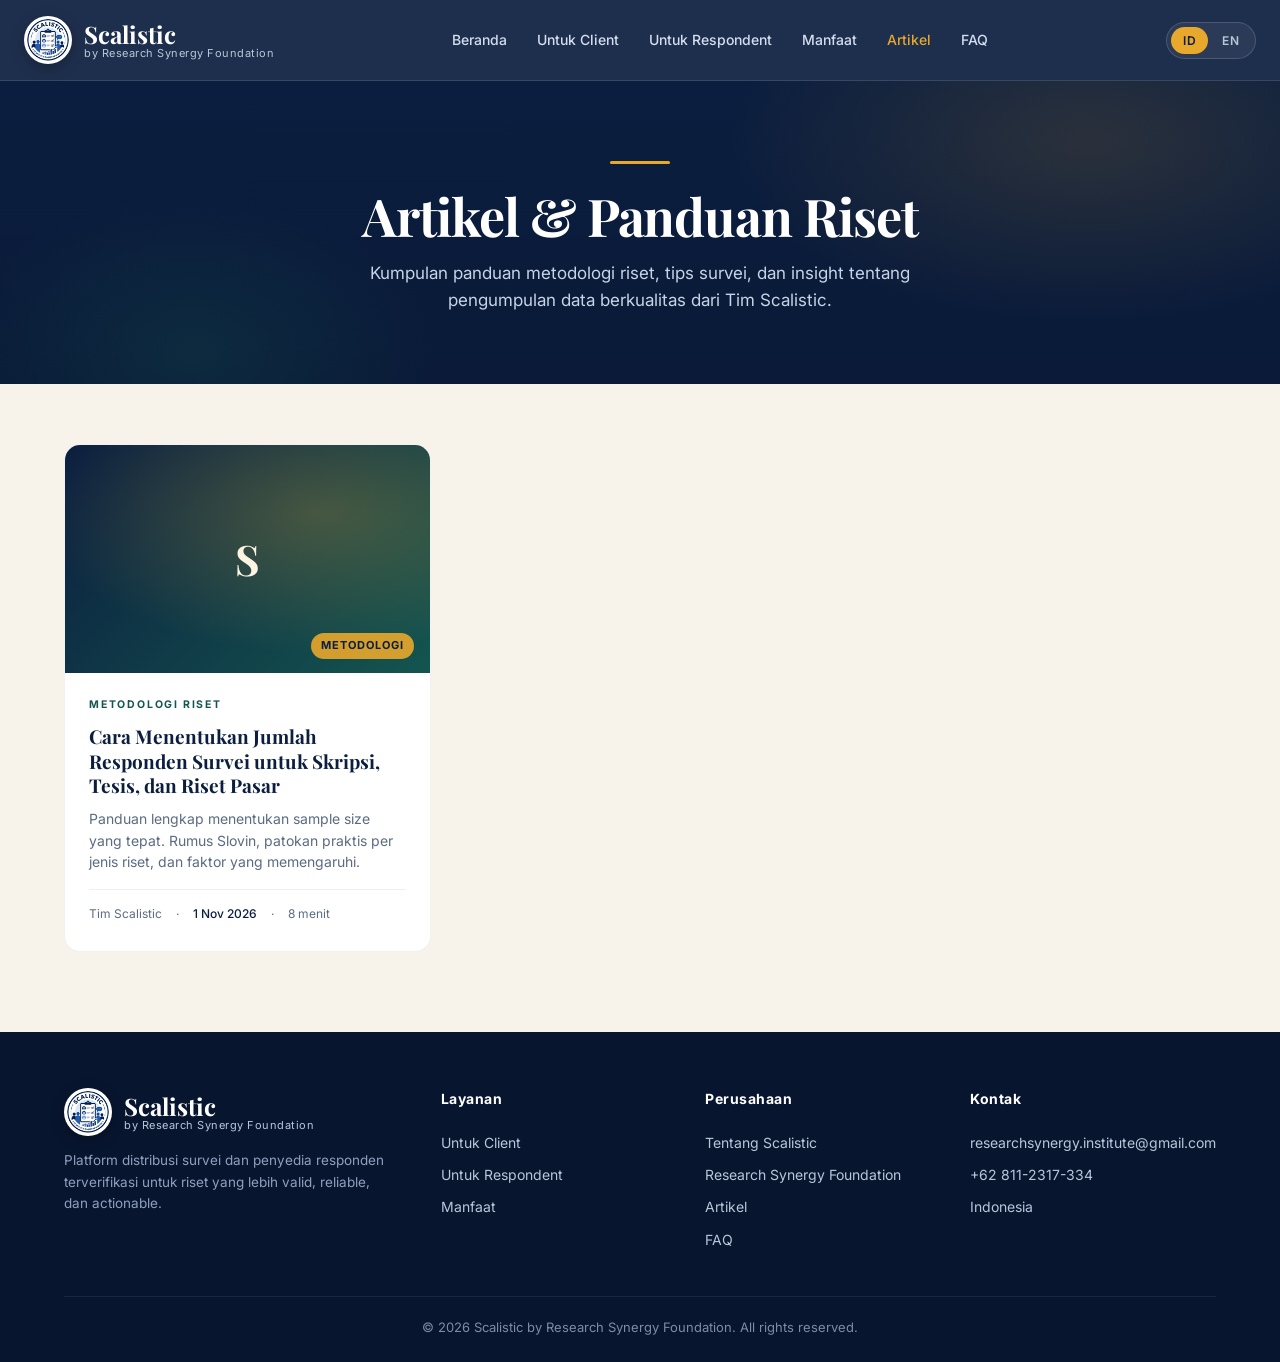
==== artikel/index.html @ 22525a0a "Add article infrastructure and llms.txt for SEO/GEO New content: - /artikel/ folder for blog/article" ====
<!DOCTYPE html>
<html lang="id">
<head>
<meta charset="UTF-8">
<meta name="viewport" content="width=device-width, initial-scale=1.0">
<title>Artikel & Panduan Riset Survei | Scalistic</title>
<meta name="description" content="Kumpulan panduan metodologi riset, tips survei, dan insight tentang distribusi survei serta pengumpulan data berkualitas dari Tim Scalistic.">
<meta name="keywords" content="artikel riset survei, panduan survei, metodologi penelitian, sample size, Scalistic blog">
<meta name="author" content="Tim Scalistic">
<meta name="robots" content="index, follow, max-image-preview:large">
<meta name="theme-color" content="#0B1E3F">
<link rel="canonical" href="https://scalistic.com/artikel/">
<link rel="icon" type="image/jpeg" href="../logo.jpg">
<link rel="apple-touch-icon" href="../logo.jpg">

<meta property="og:type" content="website">
<meta property="og:site_name" content="Scalistic">
<meta property="og:url" content="https://scalistic.com/artikel/">
<meta property="og:title" content="Artikel & Panduan Riset Survei | Scalistic">
<meta property="og:description" content="Kumpulan panduan metodologi riset, tips survei, dan insight dari Tim Scalistic.">
<meta property="og:image" content="https://scalistic.com/logo.jpg">
<meta property="og:locale" content="id_ID">

<meta name="twitter:card" content="summary_large_image">
<meta name="twitter:title" content="Artikel & Panduan Riset Survei | Scalistic">
<meta name="twitter:description" content="Kumpulan panduan metodologi riset dan tips survei dari Tim Scalistic.">
<meta name="twitter:image" content="https://scalistic.com/logo.jpg">

<link rel="preconnect" href="https://fonts.googleapis.com">
<link rel="preconnect" href="https://fonts.gstatic.com" crossorigin>
<link href="https://fonts.googleapis.com/css2?family=Playfair+Display:wght@600;700;800&family=Inter:wght@300;400;500;600;700&display=swap" rel="stylesheet">

<script type="application/ld+json">
{
  "@context": "https://schema.org",
  "@type": "Blog",
  "name": "Scalistic Articles",
  "description": "Panduan metodologi riset, tips survei, dan insight dari Tim Scalistic.",
  "url": "https://scalistic.com/artikel/",
  "publisher": {
    "@type": "Organization",
    "name": "Scalistic",
    "logo": {"@type":"ImageObject","url":"https://scalistic.com/logo.jpg"}
  },
  "blogPost": [
    {
      "@type": "BlogPosting",
      "headline": "Cara Menentukan Jumlah Responden Survei untuk Skripsi, Tesis, dan Riset Pasar",
      "url": "https://scalistic.com/artikel/cara-menentukan-jumlah-responden-survei.html",
      "datePublished": "2026-11-01T08:00:00+07:00",
      "author": {"@type":"Organization","name":"Tim Scalistic"}
    }
  ]
}
</script>

<script type="application/ld+json">
{
  "@context": "https://schema.org",
  "@type": "BreadcrumbList",
  "itemListElement": [
    {"@type":"ListItem","position":1,"name":"Beranda","item":"https://scalistic.com/"},
    {"@type":"ListItem","position":2,"name":"Artikel","item":"https://scalistic.com/artikel/"}
  ]
}
</script>

<style>
  :root{
    --navy:#0B1E3F; --navy-2:#0A1A38; --navy-3:#122A55;
    --gold:#E8A82C; --gold-2:#D9970E;
    --teal:#14554F; --teal-2:#1A6B62;
    --cream:#F7F3EA; --cream-2:#EFE9DA;
    --ink:#1B2A3F; --muted:#5B6B82;
    --line:rgba(255,255,255,.12);
  }
  *{box-sizing:border-box;margin:0;padding:0}
  html{scroll-behavior:smooth}
  body{font-family:'Inter',system-ui,-apple-system,sans-serif;color:var(--ink);background:var(--cream);line-height:1.6;-webkit-font-smoothing:antialiased;overflow-x:hidden}
  h1,h2,h3,h4{font-family:'Playfair Display',Georgia,serif;font-weight:700;line-height:1.15;color:var(--navy)}
  a{color:inherit;text-decoration:none}
  img{max-width:100%;display:block}
  .container{max-width:1200px;margin:0 auto;padding:0 24px}

  .nav{position:sticky;top:0;z-index:50;background:rgba(11,30,63,.92);backdrop-filter:blur(12px);border-bottom:1px solid var(--line)}
  .nav-inner{display:flex;align-items:center;justify-content:space-between;padding:16px 24px;max-width:1280px;margin:0 auto}
  .brand{display:flex;align-items:center;gap:12px;color:#fff}
  .brand-mark{width:48px;height:48px;border-radius:50%;background:#fff;object-fit:contain;padding:3px;box-shadow:0 4px 14px rgba(0,0,0,.25);flex-shrink:0}
  .brand-text{line-height:1.1}
  .brand-text .big{font-family:'Playfair Display',serif;font-size:24px;font-weight:700;color:#fff}
  .brand-text .sub{font-size:11px;color:#B9C6DA;letter-spacing:.5px}
  .nav-links{display:flex;gap:30px;list-style:none}
  .nav-links a{color:#D5DEEF;font-size:14px;font-weight:500;transition:.2s}
  .nav-links a:hover{color:var(--gold)}
  .nav-links a.active{color:var(--gold)}
  .lang-switch{display:inline-flex;align-items:center;gap:2px;background:rgba(255,255,255,.06);border:1px solid rgba(255,255,255,.15);padding:4px;border-radius:99px}
  .lang-btn{background:none;border:none;color:#B9C6DA;font-size:12px;font-weight:600;letter-spacing:.5px;padding:6px 12px;border-radius:99px;cursor:pointer;transition:.2s;font-family:'Inter',sans-serif}
  .lang-btn:hover{color:#fff}
  .lang-btn.active{background:var(--gold);color:var(--navy)}
  .menu-toggle{display:none;background:none;border:none;color:#fff;font-size:22px;cursor:pointer}

  .list-hero{background:linear-gradient(180deg,#0B1E3F 0%,#0A1A38 100%);color:#fff;padding:80px 0 70px;position:relative;overflow:hidden;text-align:center}
  .list-hero::before{content:"";position:absolute;inset:0;background:radial-gradient(600px 300px at 85% 20%,rgba(232,168,44,.14),transparent 60%),radial-gradient(400px 260px at 15% 90%,rgba(20,85,79,.28),transparent 60%);pointer-events:none}
  .list-hero > *{position:relative;z-index:1}
  .list-hero .divider{width:60px;height:3px;background:var(--gold);border-radius:2px;margin:0 auto 22px}
  .list-hero h1{font-size:clamp(32px,5vw,52px);color:#fff;letter-spacing:-.02em;margin-bottom:14px}
  .list-hero p{font-size:17px;color:#C7D3E6;max-width:620px;margin:0 auto}

  .list-main{padding:60px 0 80px}
  .list-grid{display:grid;grid-template-columns:repeat(3,1fr);gap:26px}
  .list-card{background:#fff;border-radius:16px;overflow:hidden;border:1px solid rgba(11,30,63,.06);transition:.3s;display:flex;flex-direction:column}
  .list-card:hover{transform:translateY(-6px);box-shadow:0 20px 42px rgba(11,30,63,.1);border-color:var(--gold)}
  .list-card-img{width:100%;aspect-ratio:16/10;background:linear-gradient(135deg,var(--navy),var(--teal));position:relative;display:flex;align-items:center;justify-content:center;color:#fff;font-family:'Playfair Display',serif;font-size:42px;font-weight:700}
  .list-card-img::after{content:"";position:absolute;inset:0;background:radial-gradient(400px 200px at 70% 30%,rgba(232,168,44,.25),transparent 70%)}
  .list-card-body{padding:24px 24px 28px;display:flex;flex-direction:column;flex-grow:1}
  .list-cat{font-size:10.5px;letter-spacing:1.8px;color:var(--teal);text-transform:uppercase;font-weight:700;margin-bottom:10px;display:block}
  .list-card h2{font-size:19px;color:var(--navy);margin-bottom:10px;line-height:1.3}
  .list-card p{color:var(--muted);font-size:14px;line-height:1.55;flex-grow:1;margin-bottom:16px}
  .list-card-meta{display:flex;gap:14px;align-items:center;font-size:12px;color:var(--muted);padding-top:14px;border-top:1px solid rgba(11,30,63,.07)}
  .list-card-meta time{color:var(--navy);font-weight:500}

  .list-empty{text-align:center;padding:40px;color:var(--muted);grid-column:1/-1;background:#fff;border-radius:14px;border:1px dashed rgba(11,30,63,.15)}

  footer{background:#08152F;color:#B9C6DA;padding:56px 0 24px}
  .foot-grid{display:grid;grid-template-columns:1.5fr 1fr 1fr 1fr;gap:40px;margin-bottom:40px}
  footer h5{font-family:'Inter',sans-serif;color:#fff;font-size:14px;font-weight:700;margin-bottom:16px;letter-spacing:.5px}
  footer ul{list-style:none}
  footer li{padding:5px 0;font-size:14px}
  footer a:hover{color:var(--gold)}
  .foot-brand p{font-size:13.5px;color:#8FA0BE;margin-top:14px;max-width:320px}
  .copy{border-top:1px solid rgba(255,255,255,.08);padding-top:20px;text-align:center;font-size:13px;color:#7B8CA8}

  @media (max-width:960px){
    .nav-links{display:none}
    .menu-toggle{display:block}
    .list-grid{grid-template-columns:1fr 1fr}
    .foot-grid{grid-template-columns:1fr 1fr;gap:28px}
  }
  @media (max-width:600px){
    .list-grid{grid-template-columns:1fr}
    .foot-grid{grid-template-columns:1fr}
    .brand-text .sub{display:none}
  }
</style>
</head>
<body>

<nav class="nav">
  <div class="nav-inner">
    <a href="../" class="brand">
      <img src="../logo.jpg" alt="Scalistic logo" class="brand-mark">
      <div class="brand-text">
        <div class="big">Scalistic</div>
        <div class="sub">by Research Synergy Foundation</div>
      </div>
    </a>
    <ul class="nav-links">
      <li><a href="../#beranda">Beranda</a></li>
      <li><a href="../#client">Untuk Client</a></li>
      <li><a href="../#respondent">Untuk Respondent</a></li>
      <li><a href="../#manfaat">Manfaat</a></li>
      <li><a href="./" class="active">Artikel</a></li>
      <li><a href="../#faq">FAQ</a></li>
    </ul>
    <div class="lang-switch" role="group" aria-label="Language switcher">
      <button class="lang-btn active" data-lang="id" type="button">ID</button>
      <button class="lang-btn" data-lang="en" type="button">EN</button>
    </div>
    <button class="menu-toggle" aria-label="Menu">☰</button>
  </div>
</nav>

<header class="list-hero">
  <div class="container">
    <div class="divider"></div>
    <h1>Artikel & Panduan Riset</h1>
    <p>Kumpulan panduan metodologi riset, tips survei, dan insight tentang pengumpulan data berkualitas dari Tim Scalistic.</p>
  </div>
</header>

<main class="list-main">
  <div class="container">
    <div class="list-grid">

      <a href="cara-menentukan-jumlah-responden-survei.html" class="list-card">
        <div class="list-card-img">S<span style="position:absolute;bottom:14px;right:16px;font-size:11px;font-family:Inter,sans-serif;background:rgba(232,168,44,.9);color:var(--navy);padding:4px 10px;border-radius:99px;letter-spacing:1px;font-weight:700;z-index:1">METODOLOGI</span></div>
        <div class="list-card-body">
          <span class="list-cat">Metodologi Riset</span>
          <h2>Cara Menentukan Jumlah Responden Survei untuk Skripsi, Tesis, dan Riset Pasar</h2>
          <p>Panduan lengkap menentukan sample size yang tepat. Rumus Slovin, patokan praktis per jenis riset, dan faktor yang memengaruhi.</p>
          <div class="list-card-meta">
            <span>Tim Scalistic</span>
            <span>·</span>
            <time datetime="2026-11-01">1 Nov 2026</time>
            <span>·</span>
            <span>8 menit</span>
          </div>
        </div>
      </a>

      <!-- Tambah card baru di sini untuk artikel berikutnya -->

    </div>
  </div>
</main>

<footer>
  <div class="container">
    <div class="foot-grid">
      <div class="foot-brand">
        <div class="brand" style="margin-bottom:8px">
          <img src="../logo.jpg" alt="Scalistic logo" class="brand-mark">
          <div class="brand-text">
            <div class="big">Scalistic</div>
            <div class="sub">by Research Synergy Foundation</div>
          </div>
        </div>
        <p>Platform distribusi survei dan penyedia responden terverifikasi untuk riset yang lebih valid, reliable, dan actionable.</p>
      </div>
      <div>
        <h5>Layanan</h5>
        <ul>
          <li><a href="../#client">Untuk Client</a></li>
          <li><a href="../#respondent">Untuk Respondent</a></li>
          <li><a href="../#manfaat">Manfaat</a></li>
        </ul>
      </div>
      <div>
        <h5>Perusahaan</h5>
        <ul>
          <li><a href="../#beranda">Tentang Scalistic</a></li>
          <li><a href="https://www.researchsynergy.org" target="_blank" rel="noopener">Research Synergy Foundation</a></li>
          <li><a href="./">Artikel</a></li>
          <li><a href="../#faq">FAQ</a></li>
        </ul>
      </div>
      <div>
        <h5>Kontak</h5>
        <ul>
          <li><a href="mailto:researchsynergy.institute@gmail.com">researchsynergy.institute@gmail.com</a></li>
          <li><a href="https://wa.me/628112317334" target="_blank" rel="noopener">+62 811-2317-334</a></li>
          <li>Indonesia</li>
        </ul>
      </div>
    </div>
    <div class="copy">© 2026 Scalistic by Research Synergy Foundation. All rights reserved.</div>
  </div>
</footer>

<script>
  (function(){
    const dict = {
      "Beranda":"Home","Untuk Client":"For Clients","Untuk Respondent":"For Respondents","Manfaat":"Benefits","Artikel":"Articles",
      "Layanan":"Services","Perusahaan":"Company","Kontak":"Contact","Tentang Scalistic":"About Scalistic",
      "Platform distribusi survei dan penyedia responden terverifikasi untuk riset yang lebih valid, reliable, dan actionable.":"Survey distribution platform and verified respondent provider for research that is more valid, reliable, and actionable.",
      "Artikel & Panduan Riset":"Articles & Research Guides",
      "Kumpulan panduan metodologi riset, tips survei, dan insight tentang pengumpulan data berkualitas dari Tim Scalistic.":"A collection of research methodology guides, survey tips, and insights on quality data collection from the Scalistic Team.",
      "Metodologi Riset":"Research Methodology","Tim Scalistic":"Scalistic Team","8 menit":"8 min read"
    };
    const walker = document.createTreeWalker(document.body, NodeFilter.SHOW_TEXT, null);
    const nodes = []; let n;
    while(n = walker.nextNode()){
      const t = n.textContent.trim();
      if(t) nodes.push({node:n, orig:n.textContent, trim:t});
    }
    function applyLang(lang){
      document.documentElement.lang = lang;
      nodes.forEach(({node, orig, trim}) => {
        if(lang === 'en' && dict[trim]){ node.textContent = orig.replace(trim, dict[trim]); }
        else { node.textContent = orig; }
      });
      document.querySelectorAll('.lang-btn').forEach(b => b.classList.toggle('active', b.dataset.lang === lang));
      try { localStorage.setItem('scalistic-lang', lang); } catch(e){}
    }
    document.querySelectorAll('.lang-btn').forEach(btn => btn.addEventListener('click', () => applyLang(btn.dataset.lang)));
    let saved = 'id';
    try { saved = localStorage.getItem('scalistic-lang') || 'id'; } catch(e){}
    if(saved === 'en') applyLang('en');
  })();
</script>

</body>
</html>
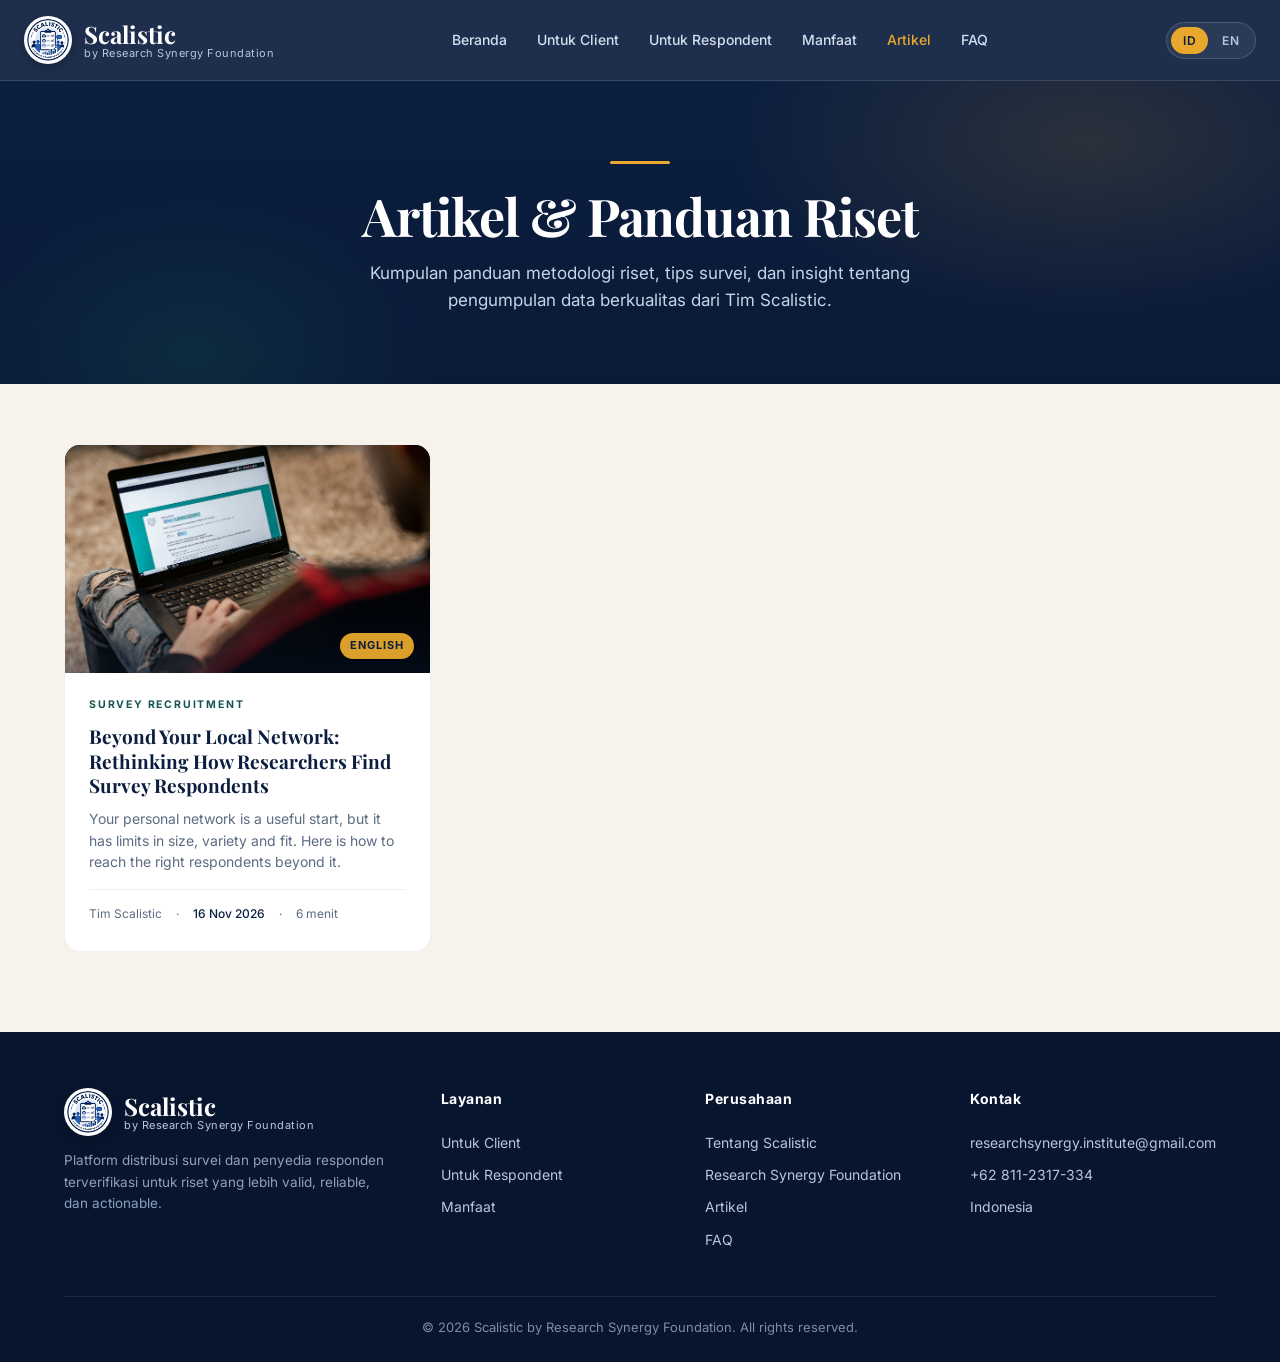
==== commit 8a539731: "Replace first article with "Beyond Your Local Network" (EN) - Remove the Slovin sample size article " ====
--- a/artikel/index.html
+++ b/artikel/index.html
@@ -45,9 +45,11 @@
   "blogPost": [
     {
       "@type": "BlogPosting",
-      "headline": "Cara Menentukan Jumlah Responden Survei untuk Skripsi, Tesis, dan Riset Pasar",
-      "url": "https://scalistic.com/artikel/cara-menentukan-jumlah-responden-survei.html",
-      "datePublished": "2026-11-01T08:00:00+07:00",
+      "headline": "Beyond Your Local Network: Rethinking How Researchers Find Survey Respondents",
+      "url": "https://scalistic.com/artikel/find-survey-respondents-beyond-your-network.html",
+      "image": "https://scalistic.com/artikel/img/researcher-laptop.jpg",
+      "inLanguage": "en",
+      "datePublished": "2026-11-16T08:00:00+07:00",
       "author": {"@type":"Organization","name":"Tim Scalistic"}
     }
   ]
@@ -112,6 +114,9 @@
   .list-card:hover{transform:translateY(-6px);box-shadow:0 20px 42px rgba(11,30,63,.1);border-color:var(--gold)}
   .list-card-img{width:100%;aspect-ratio:16/10;background:linear-gradient(135deg,var(--navy),var(--teal));position:relative;display:flex;align-items:center;justify-content:center;color:#fff;font-family:'Playfair Display',serif;font-size:42px;font-weight:700}
   .list-card-img::after{content:"";position:absolute;inset:0;background:radial-gradient(400px 200px at 70% 30%,rgba(232,168,44,.25),transparent 70%)}
+  .list-card-img img{position:absolute;inset:0;width:100%;height:100%;object-fit:cover}
+  .list-card-img:has(img)::after{background:linear-gradient(180deg,transparent 55%,rgba(11,30,63,.35))}
+  .list-tag{position:absolute;bottom:14px;right:16px;font-size:11px;font-family:Inter,sans-serif;background:rgba(232,168,44,.95);color:var(--navy);padding:4px 10px;border-radius:99px;letter-spacing:1px;font-weight:700;z-index:1}
   .list-card-body{padding:24px 24px 28px;display:flex;flex-direction:column;flex-grow:1}
   .list-cat{font-size:10.5px;letter-spacing:1.8px;color:var(--teal);text-transform:uppercase;font-weight:700;margin-bottom:10px;display:block}
   .list-card h2{font-size:19px;color:var(--navy);margin-bottom:10px;line-height:1.3}
@@ -182,18 +187,18 @@
   <div class="container">
     <div class="list-grid">
 
-      <a href="cara-menentukan-jumlah-responden-survei.html" class="list-card">
-        <div class="list-card-img">S<span style="position:absolute;bottom:14px;right:16px;font-size:11px;font-family:Inter,sans-serif;background:rgba(232,168,44,.9);color:var(--navy);padding:4px 10px;border-radius:99px;letter-spacing:1px;font-weight:700;z-index:1">METODOLOGI</span></div>
+      <a href="find-survey-respondents-beyond-your-network.html" class="list-card">
+        <div class="list-card-img"><img src="img/researcher-laptop.jpg" alt="A researcher filling in an online survey questionnaire on a laptop" width="1600" height="1067" loading="lazy" decoding="async"><span class="list-tag">ENGLISH</span></div>
         <div class="list-card-body">
-          <span class="list-cat">Metodologi Riset</span>
-          <h2>Cara Menentukan Jumlah Responden Survei untuk Skripsi, Tesis, dan Riset Pasar</h2>
-          <p>Panduan lengkap menentukan sample size yang tepat. Rumus Slovin, patokan praktis per jenis riset, dan faktor yang memengaruhi.</p>
+          <span class="list-cat">Survey Recruitment</span>
+          <h2>Beyond Your Local Network: Rethinking How Researchers Find Survey Respondents</h2>
+          <p>Your personal network is a useful start, but it has limits in size, variety and fit. Here is how to reach the right respondents beyond it.</p>
           <div class="list-card-meta">
             <span>Tim Scalistic</span>
             <span>·</span>
-            <time datetime="2026-11-01">1 Nov 2026</time>
+            <time datetime="2026-11-16">16 Nov 2026</time>
             <span>·</span>
-            <span>8 menit</span>
+            <span>6 menit</span>
           </div>
         </div>
       </a>
@@ -255,7 +260,7 @@
       "Platform distribusi survei dan penyedia responden terverifikasi untuk riset yang lebih valid, reliable, dan actionable.":"Survey distribution platform and verified respondent provider for research that is more valid, reliable, and actionable.",
       "Artikel & Panduan Riset":"Articles & Research Guides",
       "Kumpulan panduan metodologi riset, tips survei, dan insight tentang pengumpulan data berkualitas dari Tim Scalistic.":"A collection of research methodology guides, survey tips, and insights on quality data collection from the Scalistic Team.",
-      "Metodologi Riset":"Research Methodology","Tim Scalistic":"Scalistic Team","8 menit":"8 min read"
+      "Tim Scalistic":"Scalistic Team","6 menit":"6 min read"
     };
     const walker = document.createTreeWalker(document.body, NodeFilter.SHOW_TEXT, null);
     const nodes = []; let n;
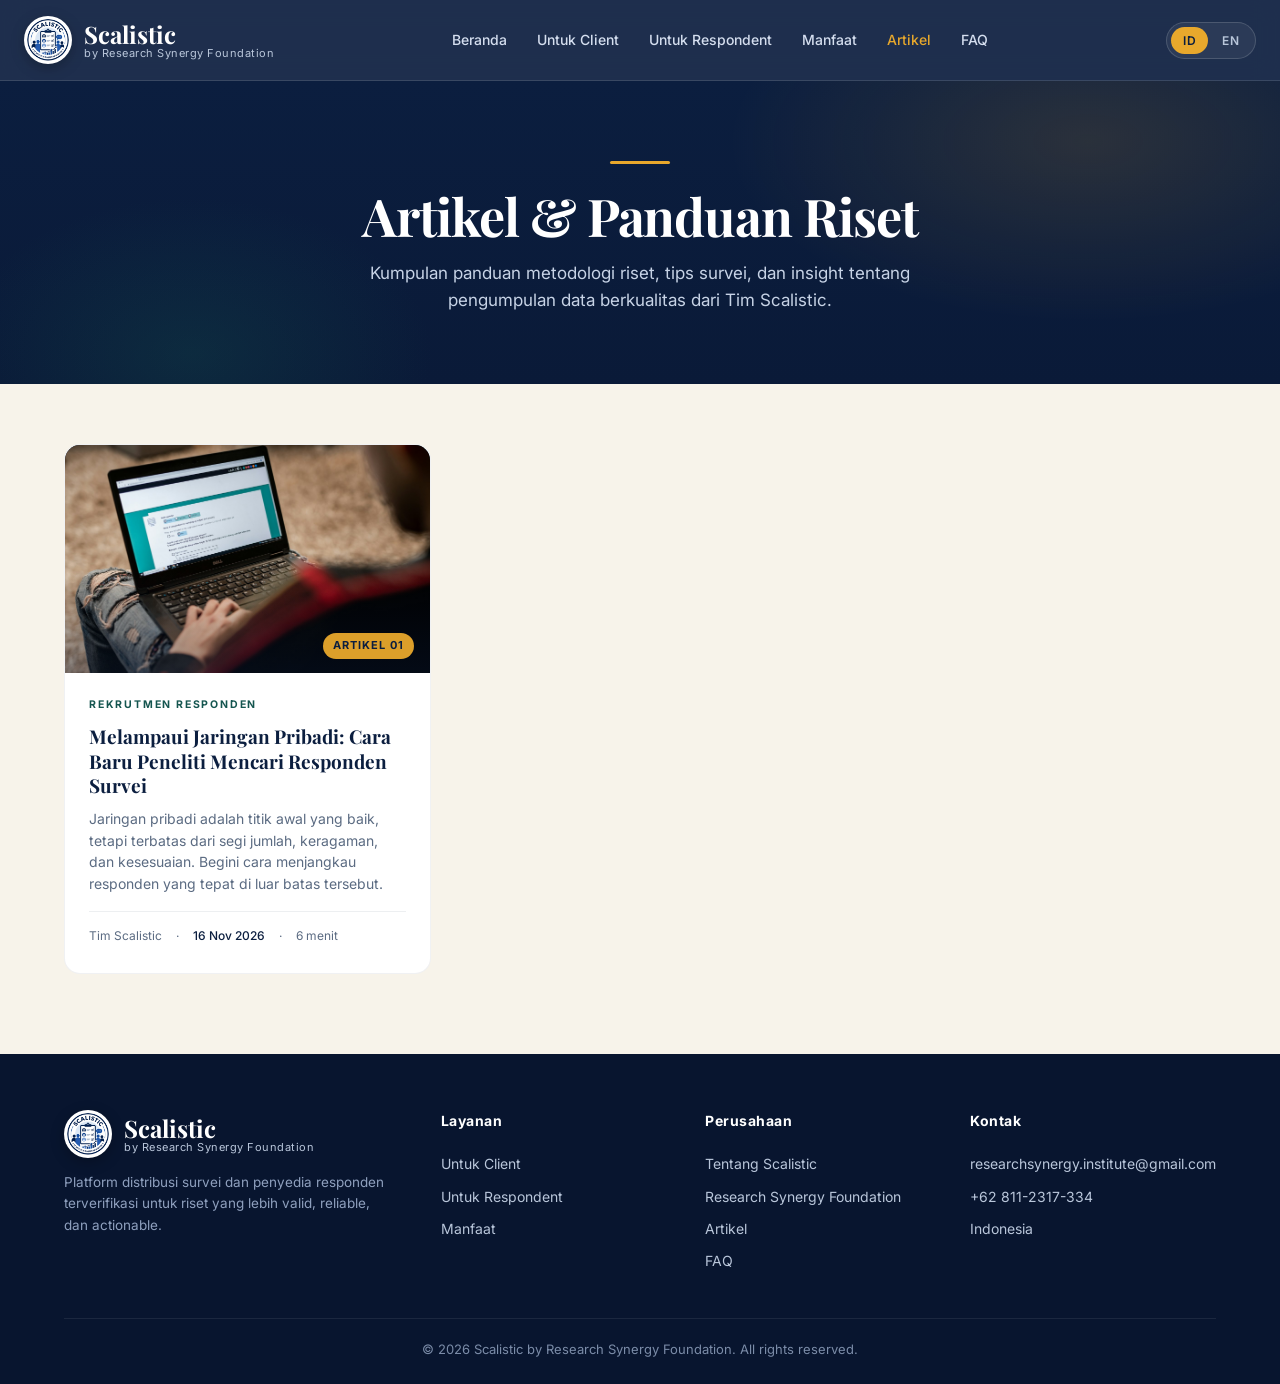
==== commit 0361c93f: "Add Indonesian version of article 01 with hreflang pairing - New cara-mencari-responden-survei.html " ====
--- a/artikel/index.html
+++ b/artikel/index.html
@@ -43,6 +43,15 @@
     "logo": {"@type":"ImageObject","url":"https://scalistic.com/logo.jpg"}
   },
   "blogPost": [
+    {
+      "@type": "BlogPosting",
+      "headline": "Melampaui Jaringan Pribadi: Cara Baru Peneliti Mencari Responden Survei",
+      "url": "https://scalistic.com/artikel/cara-mencari-responden-survei.html",
+      "image": "https://scalistic.com/artikel/img/researcher-laptop.jpg",
+      "inLanguage": "id",
+      "datePublished": "2026-11-16T08:00:00+07:00",
+      "author": {"@type":"Organization","name":"Tim Scalistic"}
+    },
     {
       "@type": "BlogPosting",
       "headline": "Beyond Your Local Network: Rethinking How Researchers Find Survey Respondents",
@@ -116,6 +125,8 @@
   .list-card-img::after{content:"";position:absolute;inset:0;background:radial-gradient(400px 200px at 70% 30%,rgba(232,168,44,.25),transparent 70%)}
   .list-card-img img{position:absolute;inset:0;width:100%;height:100%;object-fit:cover}
   .list-card-img:has(img)::after{background:linear-gradient(180deg,transparent 55%,rgba(11,30,63,.35))}
+  html[lang="en"] .id-only{display:none!important}
+  html[lang="id"] .en-only{display:none!important}
   .list-tag{position:absolute;bottom:14px;right:16px;font-size:11px;font-family:Inter,sans-serif;background:rgba(232,168,44,.95);color:var(--navy);padding:4px 10px;border-radius:99px;letter-spacing:1px;font-weight:700;z-index:1}
   .list-card-body{padding:24px 24px 28px;display:flex;flex-direction:column;flex-grow:1}
   .list-cat{font-size:10.5px;letter-spacing:1.8px;color:var(--teal);text-transform:uppercase;font-weight:700;margin-bottom:10px;display:block}
@@ -187,8 +198,24 @@
   <div class="container">
     <div class="list-grid">
 
-      <a href="find-survey-respondents-beyond-your-network.html" class="list-card">
-        <div class="list-card-img"><img src="img/researcher-laptop.jpg" alt="A researcher filling in an online survey questionnaire on a laptop" width="1600" height="1067" loading="lazy" decoding="async"><span class="list-tag">ENGLISH</span></div>
+      <a href="cara-mencari-responden-survei.html" class="list-card id-only" hreflang="id">
+        <div class="list-card-img"><img src="img/researcher-laptop.jpg" alt="Peneliti mengisi kuesioner survei daring di laptop" width="1600" height="1067" loading="lazy" decoding="async"><span class="list-tag">ARTIKEL 01</span></div>
+        <div class="list-card-body">
+          <span class="list-cat">Rekrutmen Responden</span>
+          <h2>Melampaui Jaringan Pribadi: Cara Baru Peneliti Mencari Responden Survei</h2>
+          <p>Jaringan pribadi adalah titik awal yang baik, tetapi terbatas dari segi jumlah, keragaman, dan kesesuaian. Begini cara menjangkau responden yang tepat di luar batas tersebut.</p>
+          <div class="list-card-meta">
+            <span>Tim Scalistic</span>
+            <span>·</span>
+            <time datetime="2026-11-16">16 Nov 2026</time>
+            <span>·</span>
+            <span>6 menit</span>
+          </div>
+        </div>
+      </a>
+
+      <a href="find-survey-respondents-beyond-your-network.html" class="list-card en-only" hreflang="en" lang="en">
+        <div class="list-card-img"><img src="img/researcher-laptop.jpg" alt="A researcher filling in an online survey questionnaire on a laptop" width="1600" height="1067" loading="lazy" decoding="async"><span class="list-tag">ARTICLE 01</span></div>
         <div class="list-card-body">
           <span class="list-cat">Survey Recruitment</span>
           <h2>Beyond Your Local Network: Rethinking How Researchers Find Survey Respondents</h2>
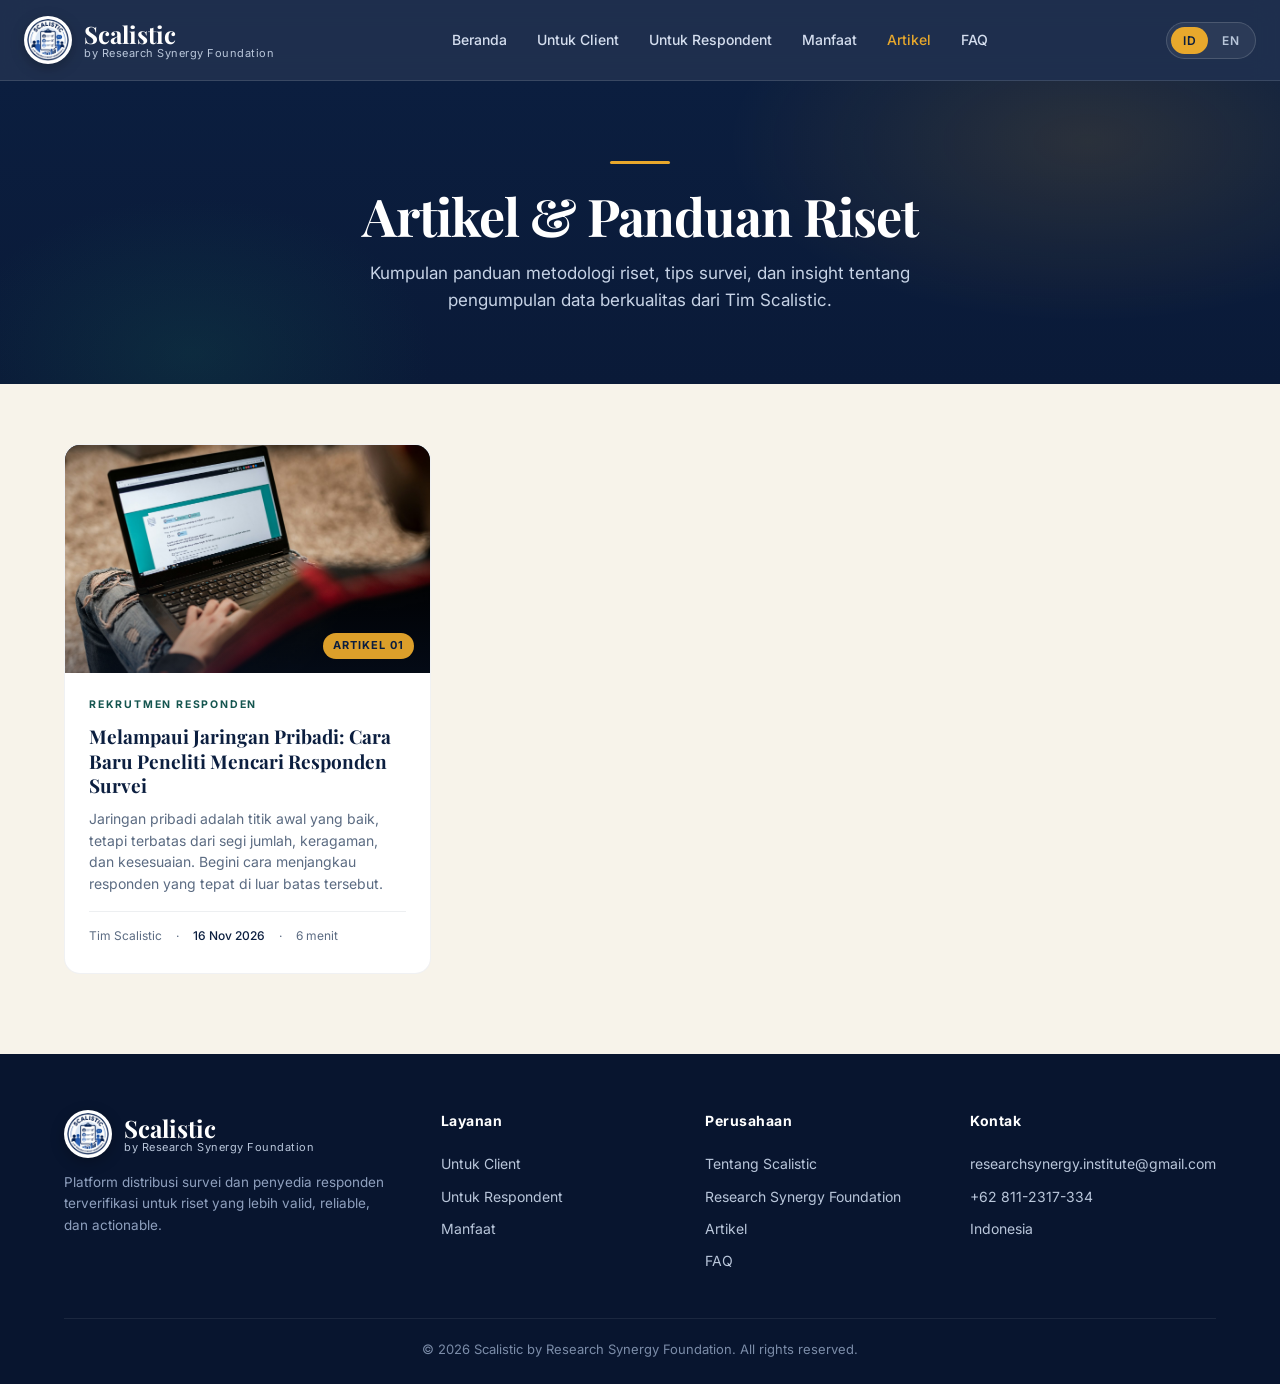
==== commit f6fa95fe: "Lighter logo, 1200x630 share image, drop series label - Add logo-192.jpg (16 KB) for nav, footer and" ====
--- a/artikel/index.html
+++ b/artikel/index.html
@@ -9,22 +9,24 @@
 <meta name="author" content="Tim Scalistic">
 <meta name="robots" content="index, follow, max-image-preview:large">
 <meta name="theme-color" content="#0B1E3F">
-<link rel="canonical" href="https://scalistic.com/artikel/">
-<link rel="icon" type="image/jpeg" href="../logo.jpg">
-<link rel="apple-touch-icon" href="../logo.jpg">
+<link rel="canonical" href="https://scalistic.io/artikel/">
+<link rel="icon" type="image/jpeg" href="../logo-192.jpg">
+<link rel="apple-touch-icon" href="../logo-192.jpg">
 
 <meta property="og:type" content="website">
 <meta property="og:site_name" content="Scalistic">
-<meta property="og:url" content="https://scalistic.com/artikel/">
+<meta property="og:url" content="https://scalistic.io/artikel/">
 <meta property="og:title" content="Artikel & Panduan Riset Survei | Scalistic">
 <meta property="og:description" content="Kumpulan panduan metodologi riset, tips survei, dan insight dari Tim Scalistic.">
-<meta property="og:image" content="https://scalistic.com/logo.jpg">
+<meta property="og:image" content="https://scalistic.io/og-image.jpg">
+<meta property="og:image:width" content="1200">
+<meta property="og:image:height" content="630">
 <meta property="og:locale" content="id_ID">
 
 <meta name="twitter:card" content="summary_large_image">
 <meta name="twitter:title" content="Artikel & Panduan Riset Survei | Scalistic">
 <meta name="twitter:description" content="Kumpulan panduan metodologi riset dan tips survei dari Tim Scalistic.">
-<meta name="twitter:image" content="https://scalistic.com/logo.jpg">
+<meta name="twitter:image" content="https://scalistic.io/og-image.jpg">
 
 <link rel="preconnect" href="https://fonts.googleapis.com">
 <link rel="preconnect" href="https://fonts.gstatic.com" crossorigin>
@@ -36,18 +38,18 @@
   "@type": "Blog",
   "name": "Scalistic Articles",
   "description": "Panduan metodologi riset, tips survei, dan insight dari Tim Scalistic.",
-  "url": "https://scalistic.com/artikel/",
+  "url": "https://scalistic.io/artikel/",
   "publisher": {
     "@type": "Organization",
     "name": "Scalistic",
-    "logo": {"@type":"ImageObject","url":"https://scalistic.com/logo.jpg"}
+    "logo": {"@type":"ImageObject","url":"https://scalistic.io/logo.jpg"}
   },
   "blogPost": [
     {
       "@type": "BlogPosting",
       "headline": "Melampaui Jaringan Pribadi: Cara Baru Peneliti Mencari Responden Survei",
-      "url": "https://scalistic.com/artikel/cara-mencari-responden-survei.html",
-      "image": "https://scalistic.com/artikel/img/researcher-laptop.jpg",
+      "url": "https://scalistic.io/artikel/cara-mencari-responden-survei.html",
+      "image": "https://scalistic.io/artikel/img/researcher-laptop.jpg",
       "inLanguage": "id",
       "datePublished": "2026-11-16T08:00:00+07:00",
       "author": {"@type":"Organization","name":"Tim Scalistic"}
@@ -55,8 +57,8 @@
     {
       "@type": "BlogPosting",
       "headline": "Beyond Your Local Network: Rethinking How Researchers Find Survey Respondents",
-      "url": "https://scalistic.com/artikel/find-survey-respondents-beyond-your-network.html",
-      "image": "https://scalistic.com/artikel/img/researcher-laptop.jpg",
+      "url": "https://scalistic.io/artikel/find-survey-respondents-beyond-your-network.html",
+      "image": "https://scalistic.io/artikel/img/researcher-laptop.jpg",
       "inLanguage": "en",
       "datePublished": "2026-11-16T08:00:00+07:00",
       "author": {"@type":"Organization","name":"Tim Scalistic"}
@@ -70,8 +72,8 @@
   "@context": "https://schema.org",
   "@type": "BreadcrumbList",
   "itemListElement": [
-    {"@type":"ListItem","position":1,"name":"Beranda","item":"https://scalistic.com/"},
-    {"@type":"ListItem","position":2,"name":"Artikel","item":"https://scalistic.com/artikel/"}
+    {"@type":"ListItem","position":1,"name":"Beranda","item":"https://scalistic.io/"},
+    {"@type":"ListItem","position":2,"name":"Artikel","item":"https://scalistic.io/artikel/"}
   ]
 }
 </script>
@@ -164,7 +166,7 @@
 <nav class="nav">
   <div class="nav-inner">
     <a href="../" class="brand">
-      <img src="../logo.jpg" alt="Scalistic logo" class="brand-mark">
+      <img src="../logo-192.jpg" alt="Scalistic logo" class="brand-mark" width="48" height="48">
       <div class="brand-text">
         <div class="big">Scalistic</div>
         <div class="sub">by Research Synergy Foundation</div>
@@ -241,7 +243,7 @@
     <div class="foot-grid">
       <div class="foot-brand">
         <div class="brand" style="margin-bottom:8px">
-          <img src="../logo.jpg" alt="Scalistic logo" class="brand-mark">
+          <img src="../logo-192.jpg" alt="Scalistic logo" class="brand-mark" width="48" height="48">
           <div class="brand-text">
             <div class="big">Scalistic</div>
             <div class="sub">by Research Synergy Foundation</div>
